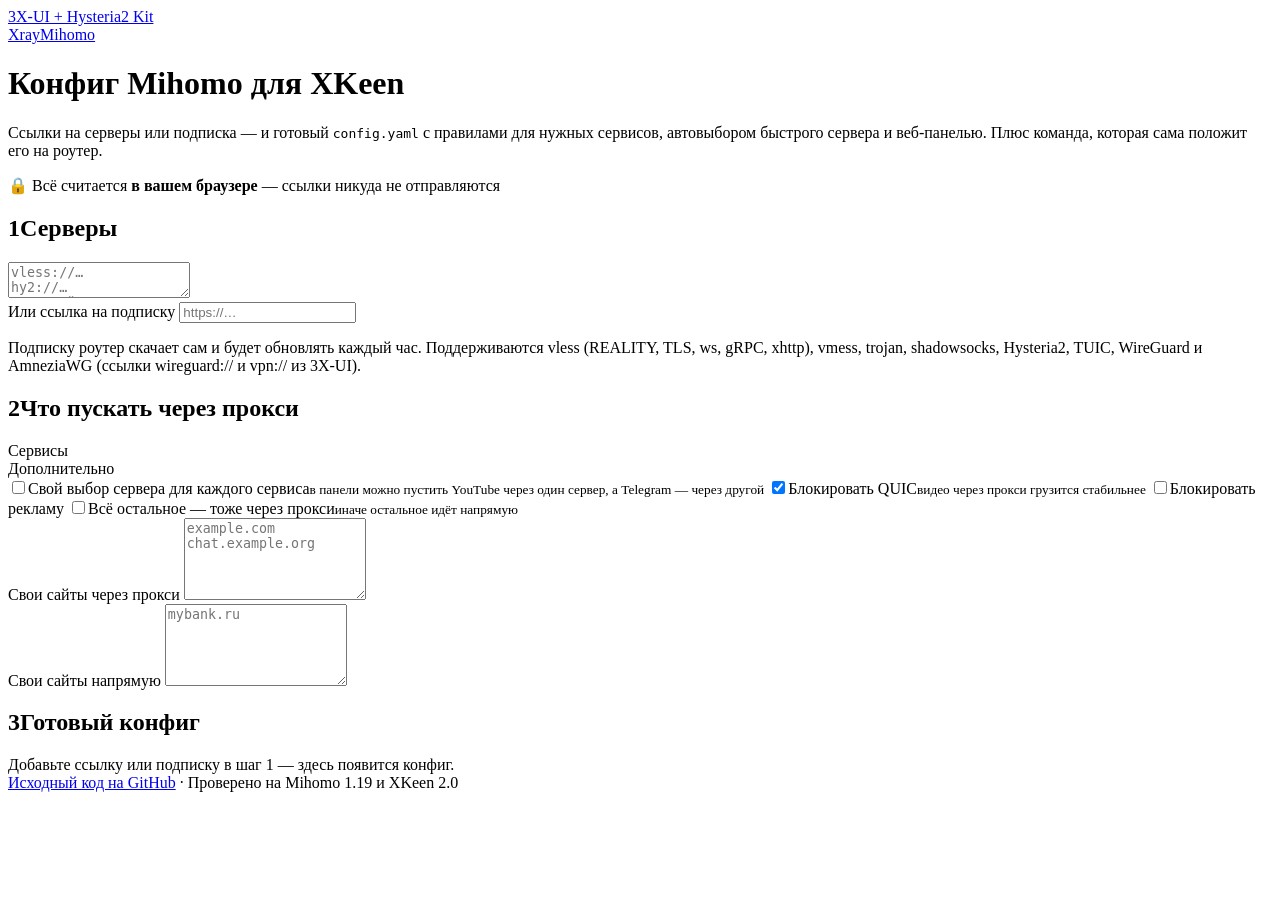
==== tools/mihomo/index.html @ 78935727 "Матрица протоколов 3X-UI: все протоколы × клиенты, исправление allowInsecure для Xray 26 Проверено н" ====
<!DOCTYPE html>
<html lang="ru">
<head>
<meta charset="utf-8">
<meta name="viewport" content="width=device-width, initial-scale=1">
<title>Генератор Mihomo для XKeen</title>
<meta name="description" content="Готовый config.yaml Mihomo для XKeen из ссылок vless, hy2, trojan, ss или подписки — прямо в браузере">
<link rel="icon" href="data:image/svg+xml,<svg xmlns='http://www.w3.org/2000/svg' viewBox='0 0 100 100'><text y='.9em' font-size='90'>🕶️</text></svg>">
<link rel="stylesheet" href="../lib/ui.css">
</head>
<body>
<header><div class="bar">
  <a class="brand" href="https://github.com/itsnotkubrick/Reality_Hysteria2">3X-UI + Hysteria2 <span>Kit</span></a>
  <nav><a href="../xray/">Xray</a><a class="on" href="../mihomo/">Mihomo</a></nav>
</div></header>

<main>
  <h1>Конфиг Mihomo для XKeen</h1>
  <p class="lead">Ссылки на серверы или подписка — и готовый <code>config.yaml</code> с правилами для нужных сервисов,
    автовыбором быстрого сервера и веб-панелью. Плюс команда, которая сама положит его на роутер.</p>
  <div class="privacy">🔒 <span>Всё считается <b>в вашем браузере</b> — ссылки никуда не отправляются</span></div>

  <section class="step">
    <h2><span class="num">1</span>Серверы</h2>
    <textarea id="links" class="mono" spellcheck="false" placeholder="vless://…&#10;hy2://…&#10;По одной на строку. Можно вставить подписку в base64 целиком."></textarea>
    <div class="parsed" id="parsed"></div>
    <label class="field" for="sub">Или ссылка на подписку</label>
    <input type="url" id="sub" class="mono" spellcheck="false" placeholder="https://…">
    <p class="hint">Подписку роутер скачает сам и будет обновлять каждый час. Поддерживаются vless (REALITY, TLS, ws, gRPC, xhttp),
      vmess, trojan, shadowsocks, Hysteria2, TUIC, WireGuard и AmneziaWG (ссылки wireguard:// и vpn:// из 3X-UI).</p>
  </section>

  <section class="step">
    <h2><span class="num">2</span>Что пускать через прокси</h2>
    <div class="sub">Сервисы</div>
    <div class="grid" id="services"></div>
    <div class="sub">Дополнительно</div>
    <div class="grid">
      <label class="opt"><input type="checkbox" id="perService"><span>Свой выбор сервера для каждого сервиса<small>в панели можно пустить YouTube через один сервер, а Telegram — через другой</small></span></label>
      <label class="opt"><input type="checkbox" id="blockQuic" checked><span>Блокировать QUIC<small>видео через прокси грузится стабильнее</small></span></label>
      <label class="opt"><input type="checkbox" id="blockAds"><span>Блокировать рекламу</span></label>
      <label class="opt"><input type="checkbox" id="finalProxy"><span>Всё остальное — тоже через прокси<small>иначе остальное идёт напрямую</small></span></label>
    </div>
    <div class="two">
      <div><label class="field" for="proxyDomains">Свои сайты через прокси</label>
        <textarea id="proxyDomains" class="mono" rows="3" style="min-height:76px" placeholder="example.com&#10;chat.example.org"></textarea></div>
      <div><label class="field" for="directDomains">Свои сайты напрямую</label>
        <textarea id="directDomains" class="mono" rows="3" style="min-height:76px" placeholder="mybank.ru"></textarea></div>
    </div>
  </section>

  <section class="step">
    <h2><span class="num">3</span>Готовый конфиг</h2>
    <div id="result"><div class="empty">Добавьте ссылку или подписку в шаг 1 — здесь появится конфиг.</div></div>
  </section>
</main>
<footer><a href="https://github.com/itsnotkubrick/Reality_Hysteria2/tree/main/tools">Исходный код на GitHub</a> · Проверено на Mihomo 1.19 и XKeen 2.0</footer>

<script src="../lib/links.js"></script>
<script src="../lib/mihomo.js"></script>
<script src="../lib/ui.js"></script>
<script>
(function () {
  const { $, esc, store } = UI;
  const S = PM.MIHOMO_SERVICES;
  const saved = JSON.parse(store.get('mihomo') || '{}');
  // Секрет панели создаётся один раз на странице, чтобы не менялся при каждой правке.
  const secret = Array.from(crypto.getRandomValues(new Uint8Array(12)), (b) => b.toString(16).padStart(2, '0')).join('');
  let tab = 'cmd', yaml = '';

  $('#services').innerHTML = S.map((s) =>
    '<label class="opt"><input type="checkbox" name="svc" value="' + s.id + '"' +
    ((saved.services ? saved.services.includes(s.id) : s.on) ? ' checked' : '') + '>' +
    '<span>' + esc(s.label) + (s.hint ? '<small>' + esc(s.hint) + '</small>' : '') + '</span></label>').join('');
  ['perService', 'blockQuic', 'blockAds', 'finalProxy'].forEach((k) => { if (k in saved) $('#' + k).checked = saved[k]; });

  function opts() {
    return {
      services: Array.from(document.querySelectorAll('input[name=svc]:checked')).map((i) => i.value),
      subscription: /^https?:\/\/\S+$/.test($('#sub').value.trim()) ? $('#sub').value.trim() : '',
      perService: $('#perService').checked, blockQuic: $('#blockQuic').checked, blockAds: $('#blockAds').checked,
      finalProxy: $('#finalProxy').checked, proxyDomains: $('#proxyDomains').value, directDomains: $('#directDomains').value,
      secret,
    };
  }

  function show() {
    $('#out').textContent = tab === 'cmd' ? UI.routerCommand({ 'config.yaml': yaml }, '/opt/etc/mihomo', 'xkeen -mihomo') : yaml;
    $('#dl').style.display = tab === 'cmd' ? 'none' : '';
  }

  function render() {
    const o = opts();
    store.set('mihomo', JSON.stringify({ services: o.services, perService: o.perService, blockQuic: o.blockQuic, blockAds: o.blockAds, finalProxy: o.finalProxy }));
    const parsed = PM.parseText($('#links').value);
    UI.renderParsed($('#parsed'), parsed, []);
    let r = null, err = '';
    if (parsed.proxies.length || o.subscription) {
      try { r = PM.buildMihomo(parsed.proxies, o); } catch (e) { err = e.message; }
    }
    if ($('#sub').value.trim() && !o.subscription) err = 'Подписка должна начинаться с http:// или https://';
    if (!r) {
      yaml = '';
      $('#result').innerHTML = err ? '<div class="msg err">' + esc(err) + '</div>' : '<div class="empty">Добавьте ссылку или подписку в шаг 1 — здесь появится конфиг.</div>';
      return;
    }
    yaml = r.yaml;
    if (!$('#out')) {
      $('#result').innerHTML =
        '<div class="tabs" id="tabs"><button data-tab="cmd" class="on">Команда для роутера</button><button data-tab="yaml">config.yaml</button></div>' +
        '<div class="out"><pre class="code" id="out"></pre></div>' +
        '<div class="actions"><button class="btn" id="cp">Скопировать</button><button class="btn ghost" id="dl">Скачать config.yaml</button></div>' +
        '<ol class="how"><li>Подключитесь к роутеру: <code>ssh root@192.168.1.1 -p 222</code></li>' +
        '<li>Если XKeen сейчас работает на Xray, сначала выполните <code>xkeen -mihomo</code></li>' +
        '<li>Вставьте команду целиком и нажмите Enter — конфиг запишется, XKeen перезапустится.</li>' +
        '<li>Панель управления: <code>http://192.168.1.1:9090/ui</code>, секрет: <code id="sec"></code></li></ol>';
      UI.tabs($('#tabs'), (t) => { tab = t; show(); });
      $('#cp').onclick = (e) => UI.copy($('#out').textContent, e.target);
      $('#dl').onclick = () => UI.download('config.yaml', yaml);
    }
    $('#sec').textContent = secret;
    show();
  }

  document.addEventListener('input', render);
  document.addEventListener('change', render);
  render();
})();
</script>
</body>
</html>
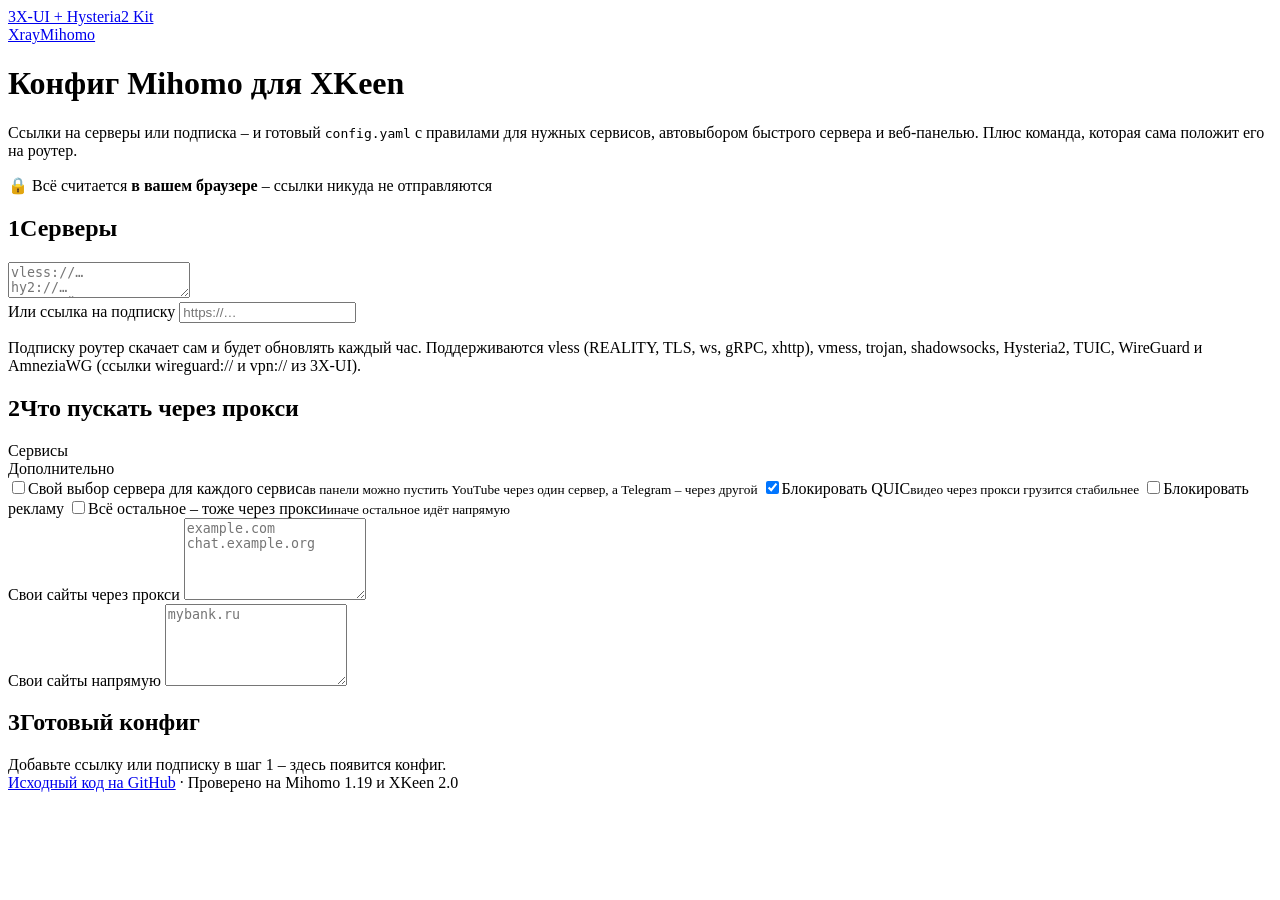
==== commit 0a19858e: "1.1: подписанное автообновление, kit backup и --restore, случайная заглушка - kit update ставит толь" ====
--- a/tools/mihomo/index.html
+++ b/tools/mihomo/index.html
@@ -4,21 +4,21 @@
 <meta charset="utf-8">
 <meta name="viewport" content="width=device-width, initial-scale=1">
 <title>Генератор Mihomo для XKeen</title>
-<meta name="description" content="Готовый config.yaml Mihomo для XKeen из ссылок vless, hy2, trojan, ss или подписки — прямо в браузере">
+<meta name="description" content="Готовый config.yaml Mihomo для XKeen из ссылок vless, hy2, trojan, ss или подписки – прямо в браузере">
 <link rel="icon" href="data:image/svg+xml,<svg xmlns='http://www.w3.org/2000/svg' viewBox='0 0 100 100'><text y='.9em' font-size='90'>🕶️</text></svg>">
 <link rel="stylesheet" href="../lib/ui.css">
 </head>
 <body>
 <header><div class="bar">
-  <a class="brand" href="https://github.com/itsnotkubrick/Reality_Hysteria2">3X-UI + Hysteria2 <span>Kit</span></a>
+  <a class="brand" href="https://github.com/itsnotkubrick/3X-UI_KIT">3X-UI + Hysteria2 <span>Kit</span></a>
   <nav><a href="../xray/">Xray</a><a class="on" href="../mihomo/">Mihomo</a></nav>
 </div></header>
 
 <main>
   <h1>Конфиг Mihomo для XKeen</h1>
-  <p class="lead">Ссылки на серверы или подписка — и готовый <code>config.yaml</code> с правилами для нужных сервисов,
+  <p class="lead">Ссылки на серверы или подписка – и готовый <code>config.yaml</code> с правилами для нужных сервисов,
     автовыбором быстрого сервера и веб-панелью. Плюс команда, которая сама положит его на роутер.</p>
-  <div class="privacy">🔒 <span>Всё считается <b>в вашем браузере</b> — ссылки никуда не отправляются</span></div>
+  <div class="privacy">🔒 <span>Всё считается <b>в вашем браузере</b> – ссылки никуда не отправляются</span></div>
 
   <section class="step">
     <h2><span class="num">1</span>Серверы</h2>
@@ -36,10 +36,10 @@
     <div class="grid" id="services"></div>
     <div class="sub">Дополнительно</div>
     <div class="grid">
-      <label class="opt"><input type="checkbox" id="perService"><span>Свой выбор сервера для каждого сервиса<small>в панели можно пустить YouTube через один сервер, а Telegram — через другой</small></span></label>
+      <label class="opt"><input type="checkbox" id="perService"><span>Свой выбор сервера для каждого сервиса<small>в панели можно пустить YouTube через один сервер, а Telegram – через другой</small></span></label>
       <label class="opt"><input type="checkbox" id="blockQuic" checked><span>Блокировать QUIC<small>видео через прокси грузится стабильнее</small></span></label>
       <label class="opt"><input type="checkbox" id="blockAds"><span>Блокировать рекламу</span></label>
-      <label class="opt"><input type="checkbox" id="finalProxy"><span>Всё остальное — тоже через прокси<small>иначе остальное идёт напрямую</small></span></label>
+      <label class="opt"><input type="checkbox" id="finalProxy"><span>Всё остальное – тоже через прокси<small>иначе остальное идёт напрямую</small></span></label>
     </div>
     <div class="two">
       <div><label class="field" for="proxyDomains">Свои сайты через прокси</label>
@@ -51,10 +51,10 @@
 
   <section class="step">
     <h2><span class="num">3</span>Готовый конфиг</h2>
-    <div id="result"><div class="empty">Добавьте ссылку или подписку в шаг 1 — здесь появится конфиг.</div></div>
+    <div id="result"><div class="empty">Добавьте ссылку или подписку в шаг 1 – здесь появится конфиг.</div></div>
   </section>
 </main>
-<footer><a href="https://github.com/itsnotkubrick/Reality_Hysteria2/tree/main/tools">Исходный код на GitHub</a> · Проверено на Mihomo 1.19 и XKeen 2.0</footer>
+<footer><a href="https://github.com/itsnotkubrick/3X-UI_KIT/tree/main/tools">Исходный код на GitHub</a> · Проверено на Mihomo 1.19 и XKeen 2.0</footer>
 
 <script src="../lib/links.js"></script>
 <script src="../lib/mihomo.js"></script>
@@ -101,7 +101,7 @@
     if ($('#sub').value.trim() && !o.subscription) err = 'Подписка должна начинаться с http:// или https://';
     if (!r) {
       yaml = '';
-      $('#result').innerHTML = err ? '<div class="msg err">' + esc(err) + '</div>' : '<div class="empty">Добавьте ссылку или подписку в шаг 1 — здесь появится конфиг.</div>';
+      $('#result').innerHTML = err ? '<div class="msg err">' + esc(err) + '</div>' : '<div class="empty">Добавьте ссылку или подписку в шаг 1 – здесь появится конфиг.</div>';
       return;
     }
     yaml = r.yaml;
@@ -110,10 +110,10 @@
         '<div class="tabs" id="tabs"><button data-tab="cmd" class="on">Команда для роутера</button><button data-tab="yaml">config.yaml</button></div>' +
         '<div class="out"><pre class="code" id="out"></pre></div>' +
         '<div class="actions"><button class="btn" id="cp">Скопировать</button><button class="btn ghost" id="dl">Скачать config.yaml</button></div>' +
-        '<ol class="how"><li>Подключитесь к роутеру: <code>ssh root@192.168.1.1 -p 222</code></li>' +
+        '<ol class="how"><li>Подключитесь к роутеру: <code>ssh root@192.168.x.x -p 222</code></li>' +
         '<li>Если XKeen сейчас работает на Xray, сначала выполните <code>xkeen -mihomo</code></li>' +
-        '<li>Вставьте команду целиком и нажмите Enter — конфиг запишется, XKeen перезапустится.</li>' +
-        '<li>Панель управления: <code>http://192.168.1.1:9090/ui</code>, секрет: <code id="sec"></code></li></ol>';
+        '<li>Вставьте команду целиком и нажмите Enter – конфиг запишется, XKeen перезапустится.</li>' +
+        '<li>Панель управления: <code>http://192.168.x.x:9090/ui</code>, секрет: <code id="sec"></code></li></ol>';
       UI.tabs($('#tabs'), (t) => { tab = t; show(); });
       $('#cp').onclick = (e) => UI.copy($('#out').textContent, e.target);
       $('#dl').onclick = () => UI.download('config.yaml', yaml);
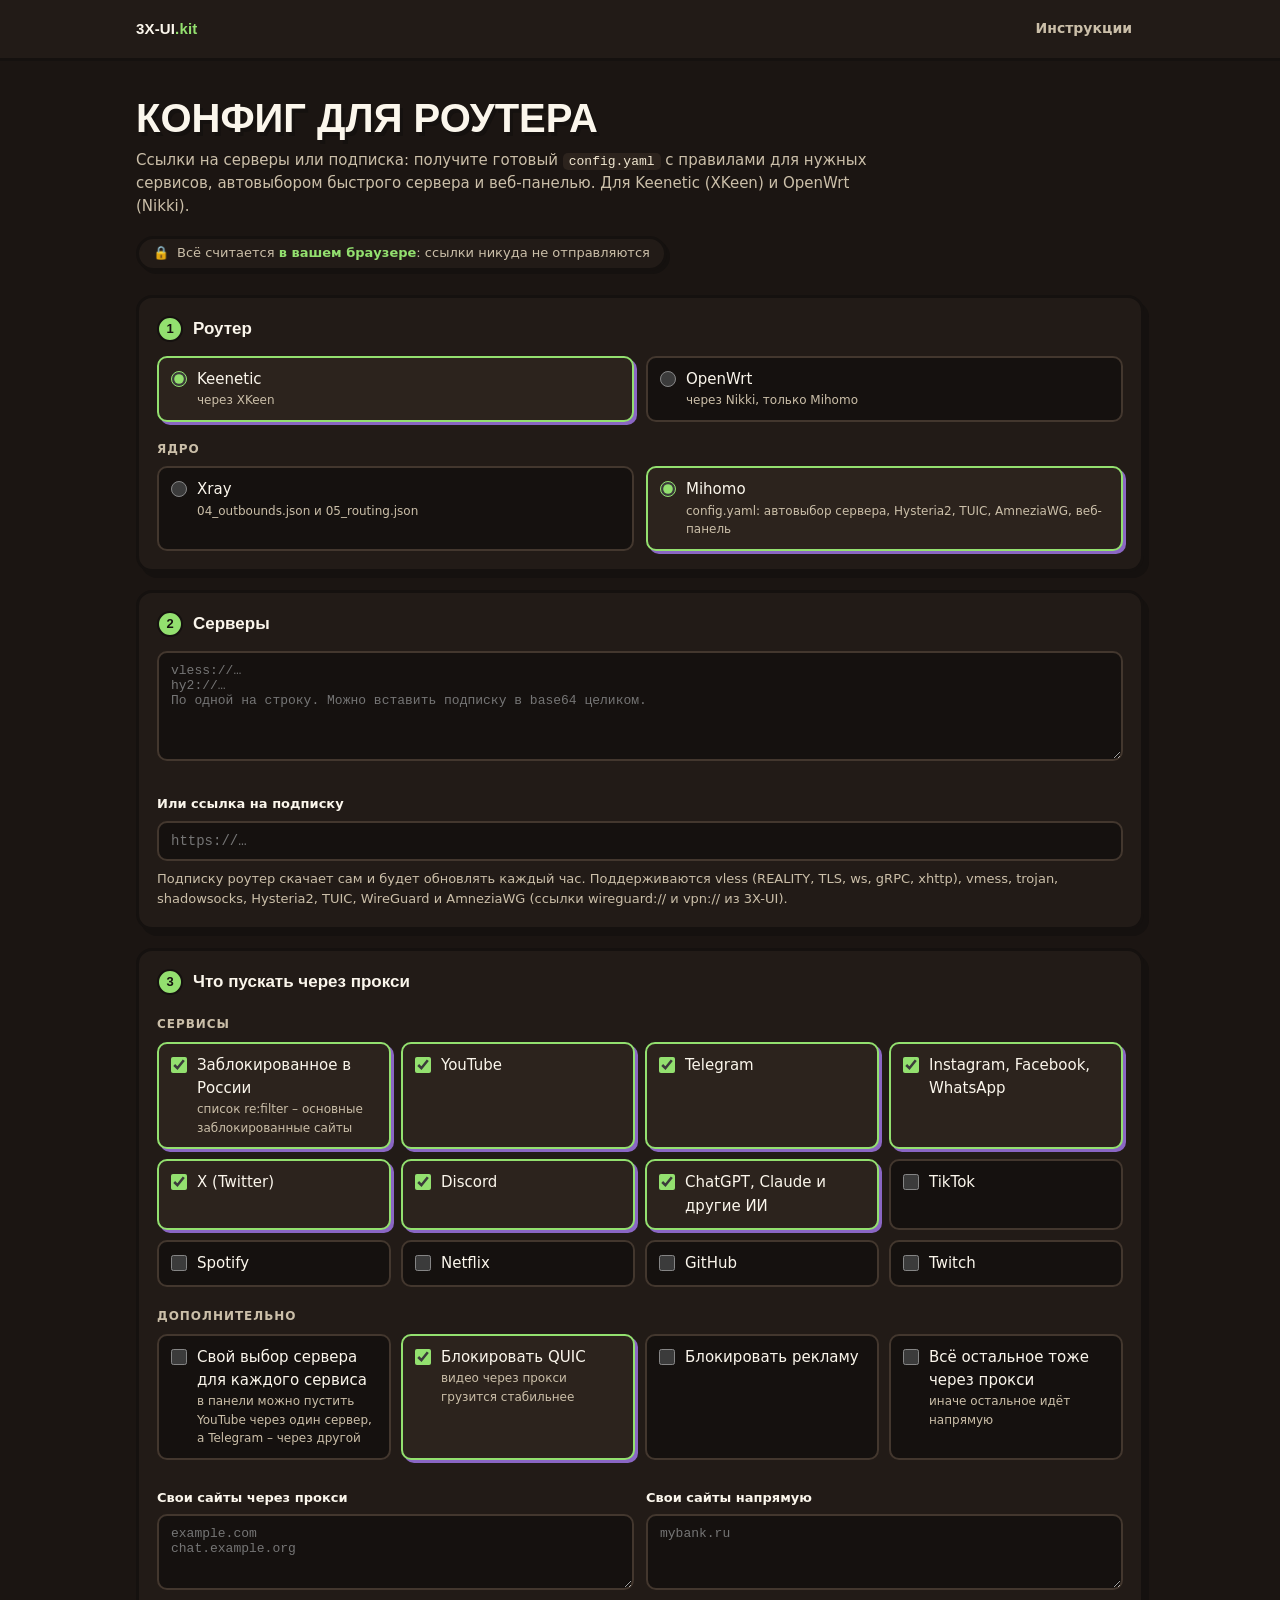
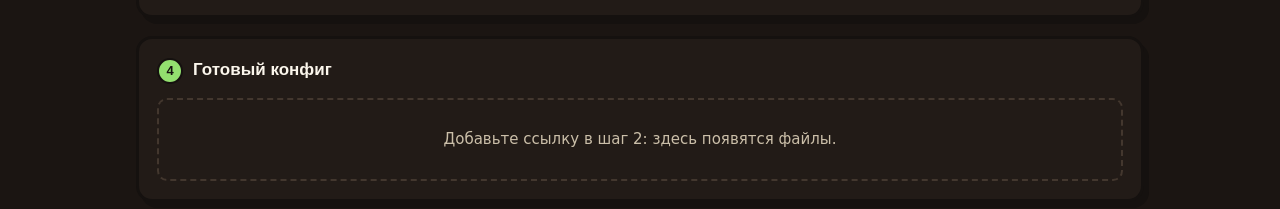
==== commit e09f137c: "Генератор: одна страница для Keenetic (Xray, Mihomo) и OpenWrt (Nikki), оформление KV Co-Authored-By" ====
--- a/tools/mihomo/index.html
+++ b/tools/mihomo/index.html
@@ -1,131 +1,4 @@
 <!DOCTYPE html>
-<html lang="ru">
-<head>
-<meta charset="utf-8">
-<meta name="viewport" content="width=device-width, initial-scale=1">
-<title>Генератор Mihomo для XKeen</title>
-<meta name="description" content="Готовый config.yaml Mihomo для XKeen из ссылок vless, hy2, trojan, ss или подписки – прямо в браузере">
-<link rel="icon" href="data:image/svg+xml,<svg xmlns='http://www.w3.org/2000/svg' viewBox='0 0 100 100'><text y='.9em' font-size='90'>🕶️</text></svg>">
-<link rel="stylesheet" href="../lib/ui.css">
-</head>
-<body>
-<header><div class="bar">
-  <a class="brand" href="https://github.com/itsnotkubrick/3X-UI_KIT">3X-UI + Hysteria2 <span>Kit</span></a>
-  <nav><a href="../xray/">Xray</a><a class="on" href="../mihomo/">Mihomo</a></nav>
-</div></header>
-
-<main>
-  <h1>Конфиг Mihomo для XKeen</h1>
-  <p class="lead">Ссылки на серверы или подписка – и готовый <code>config.yaml</code> с правилами для нужных сервисов,
-    автовыбором быстрого сервера и веб-панелью. Плюс команда, которая сама положит его на роутер.</p>
-  <div class="privacy">🔒 <span>Всё считается <b>в вашем браузере</b> – ссылки никуда не отправляются</span></div>
-
-  <section class="step">
-    <h2><span class="num">1</span>Серверы</h2>
-    <textarea id="links" class="mono" spellcheck="false" placeholder="vless://…&#10;hy2://…&#10;По одной на строку. Можно вставить подписку в base64 целиком."></textarea>
-    <div class="parsed" id="parsed"></div>
-    <label class="field" for="sub">Или ссылка на подписку</label>
-    <input type="url" id="sub" class="mono" spellcheck="false" placeholder="https://…">
-    <p class="hint">Подписку роутер скачает сам и будет обновлять каждый час. Поддерживаются vless (REALITY, TLS, ws, gRPC, xhttp),
-      vmess, trojan, shadowsocks, Hysteria2, TUIC, WireGuard и AmneziaWG (ссылки wireguard:// и vpn:// из 3X-UI).</p>
-  </section>
-
-  <section class="step">
-    <h2><span class="num">2</span>Что пускать через прокси</h2>
-    <div class="sub">Сервисы</div>
-    <div class="grid" id="services"></div>
-    <div class="sub">Дополнительно</div>
-    <div class="grid">
-      <label class="opt"><input type="checkbox" id="perService"><span>Свой выбор сервера для каждого сервиса<small>в панели можно пустить YouTube через один сервер, а Telegram – через другой</small></span></label>
-      <label class="opt"><input type="checkbox" id="blockQuic" checked><span>Блокировать QUIC<small>видео через прокси грузится стабильнее</small></span></label>
-      <label class="opt"><input type="checkbox" id="blockAds"><span>Блокировать рекламу</span></label>
-      <label class="opt"><input type="checkbox" id="finalProxy"><span>Всё остальное – тоже через прокси<small>иначе остальное идёт напрямую</small></span></label>
-    </div>
-    <div class="two">
-      <div><label class="field" for="proxyDomains">Свои сайты через прокси</label>
-        <textarea id="proxyDomains" class="mono" rows="3" style="min-height:76px" placeholder="example.com&#10;chat.example.org"></textarea></div>
-      <div><label class="field" for="directDomains">Свои сайты напрямую</label>
-        <textarea id="directDomains" class="mono" rows="3" style="min-height:76px" placeholder="mybank.ru"></textarea></div>
-    </div>
-  </section>
-
-  <section class="step">
-    <h2><span class="num">3</span>Готовый конфиг</h2>
-    <div id="result"><div class="empty">Добавьте ссылку или подписку в шаг 1 – здесь появится конфиг.</div></div>
-  </section>
-</main>
-<footer><a href="https://github.com/itsnotkubrick/3X-UI_KIT/tree/main/tools">Исходный код на GitHub</a> · Проверено на Mihomo 1.19 и XKeen 2.0</footer>
-
-<script src="../lib/links.js"></script>
-<script src="../lib/mihomo.js"></script>
-<script src="../lib/ui.js"></script>
-<script>
-(function () {
-  const { $, esc, store } = UI;
-  const S = PM.MIHOMO_SERVICES;
-  const saved = JSON.parse(store.get('mihomo') || '{}');
-  // Секрет панели создаётся один раз на странице, чтобы не менялся при каждой правке.
-  const secret = Array.from(crypto.getRandomValues(new Uint8Array(12)), (b) => b.toString(16).padStart(2, '0')).join('');
-  let tab = 'cmd', yaml = '';
-
-  $('#services').innerHTML = S.map((s) =>
-    '<label class="opt"><input type="checkbox" name="svc" value="' + s.id + '"' +
-    ((saved.services ? saved.services.includes(s.id) : s.on) ? ' checked' : '') + '>' +
-    '<span>' + esc(s.label) + (s.hint ? '<small>' + esc(s.hint) + '</small>' : '') + '</span></label>').join('');
-  ['perService', 'blockQuic', 'blockAds', 'finalProxy'].forEach((k) => { if (k in saved) $('#' + k).checked = saved[k]; });
-
-  function opts() {
-    return {
-      services: Array.from(document.querySelectorAll('input[name=svc]:checked')).map((i) => i.value),
-      subscription: /^https?:\/\/\S+$/.test($('#sub').value.trim()) ? $('#sub').value.trim() : '',
-      perService: $('#perService').checked, blockQuic: $('#blockQuic').checked, blockAds: $('#blockAds').checked,
-      finalProxy: $('#finalProxy').checked, proxyDomains: $('#proxyDomains').value, directDomains: $('#directDomains').value,
-      secret,
-    };
-  }
-
-  function show() {
-    $('#out').textContent = tab === 'cmd' ? UI.routerCommand({ 'config.yaml': yaml }, '/opt/etc/mihomo', 'xkeen -mihomo') : yaml;
-    $('#dl').style.display = tab === 'cmd' ? 'none' : '';
-  }
-
-  function render() {
-    const o = opts();
-    store.set('mihomo', JSON.stringify({ services: o.services, perService: o.perService, blockQuic: o.blockQuic, blockAds: o.blockAds, finalProxy: o.finalProxy }));
-    const parsed = PM.parseText($('#links').value);
-    UI.renderParsed($('#parsed'), parsed, []);
-    let r = null, err = '';
-    if (parsed.proxies.length || o.subscription) {
-      try { r = PM.buildMihomo(parsed.proxies, o); } catch (e) { err = e.message; }
-    }
-    if ($('#sub').value.trim() && !o.subscription) err = 'Подписка должна начинаться с http:// или https://';
-    if (!r) {
-      yaml = '';
-      $('#result').innerHTML = err ? '<div class="msg err">' + esc(err) + '</div>' : '<div class="empty">Добавьте ссылку или подписку в шаг 1 – здесь появится конфиг.</div>';
-      return;
-    }
-    yaml = r.yaml;
-    if (!$('#out')) {
-      $('#result').innerHTML =
-        '<div class="tabs" id="tabs"><button data-tab="cmd" class="on">Команда для роутера</button><button data-tab="yaml">config.yaml</button></div>' +
-        '<div class="out"><pre class="code" id="out"></pre></div>' +
-        '<div class="actions"><button class="btn" id="cp">Скопировать</button><button class="btn ghost" id="dl">Скачать config.yaml</button></div>' +
-        '<ol class="how"><li>Подключитесь к роутеру: <code>ssh root@192.168.x.x -p 222</code></li>' +
-        '<li>Если XKeen сейчас работает на Xray, сначала выполните <code>xkeen -mihomo</code></li>' +
-        '<li>Вставьте команду целиком и нажмите Enter – конфиг запишется, XKeen перезапустится.</li>' +
-        '<li>Панель управления: <code>http://192.168.x.x:9090/ui</code>, секрет: <code id="sec"></code></li></ol>';
-      UI.tabs($('#tabs'), (t) => { tab = t; show(); });
-      $('#cp').onclick = (e) => UI.copy($('#out').textContent, e.target);
-      $('#dl').onclick = () => UI.download('config.yaml', yaml);
-    }
-    $('#sec').textContent = secret;
-    show();
-  }
-
-  document.addEventListener('input', render);
-  document.addEventListener('change', render);
-  render();
-})();
-</script>
-</body>
-</html>
+<html lang="ru"><head><meta charset="utf-8"><title>Конфиг для роутера</title>
+<meta http-equiv="refresh" content="0; url=../?core=mihomo"></head>
+<body><a href="../?core=mihomo">Конфиг для роутера</a></body></html>
